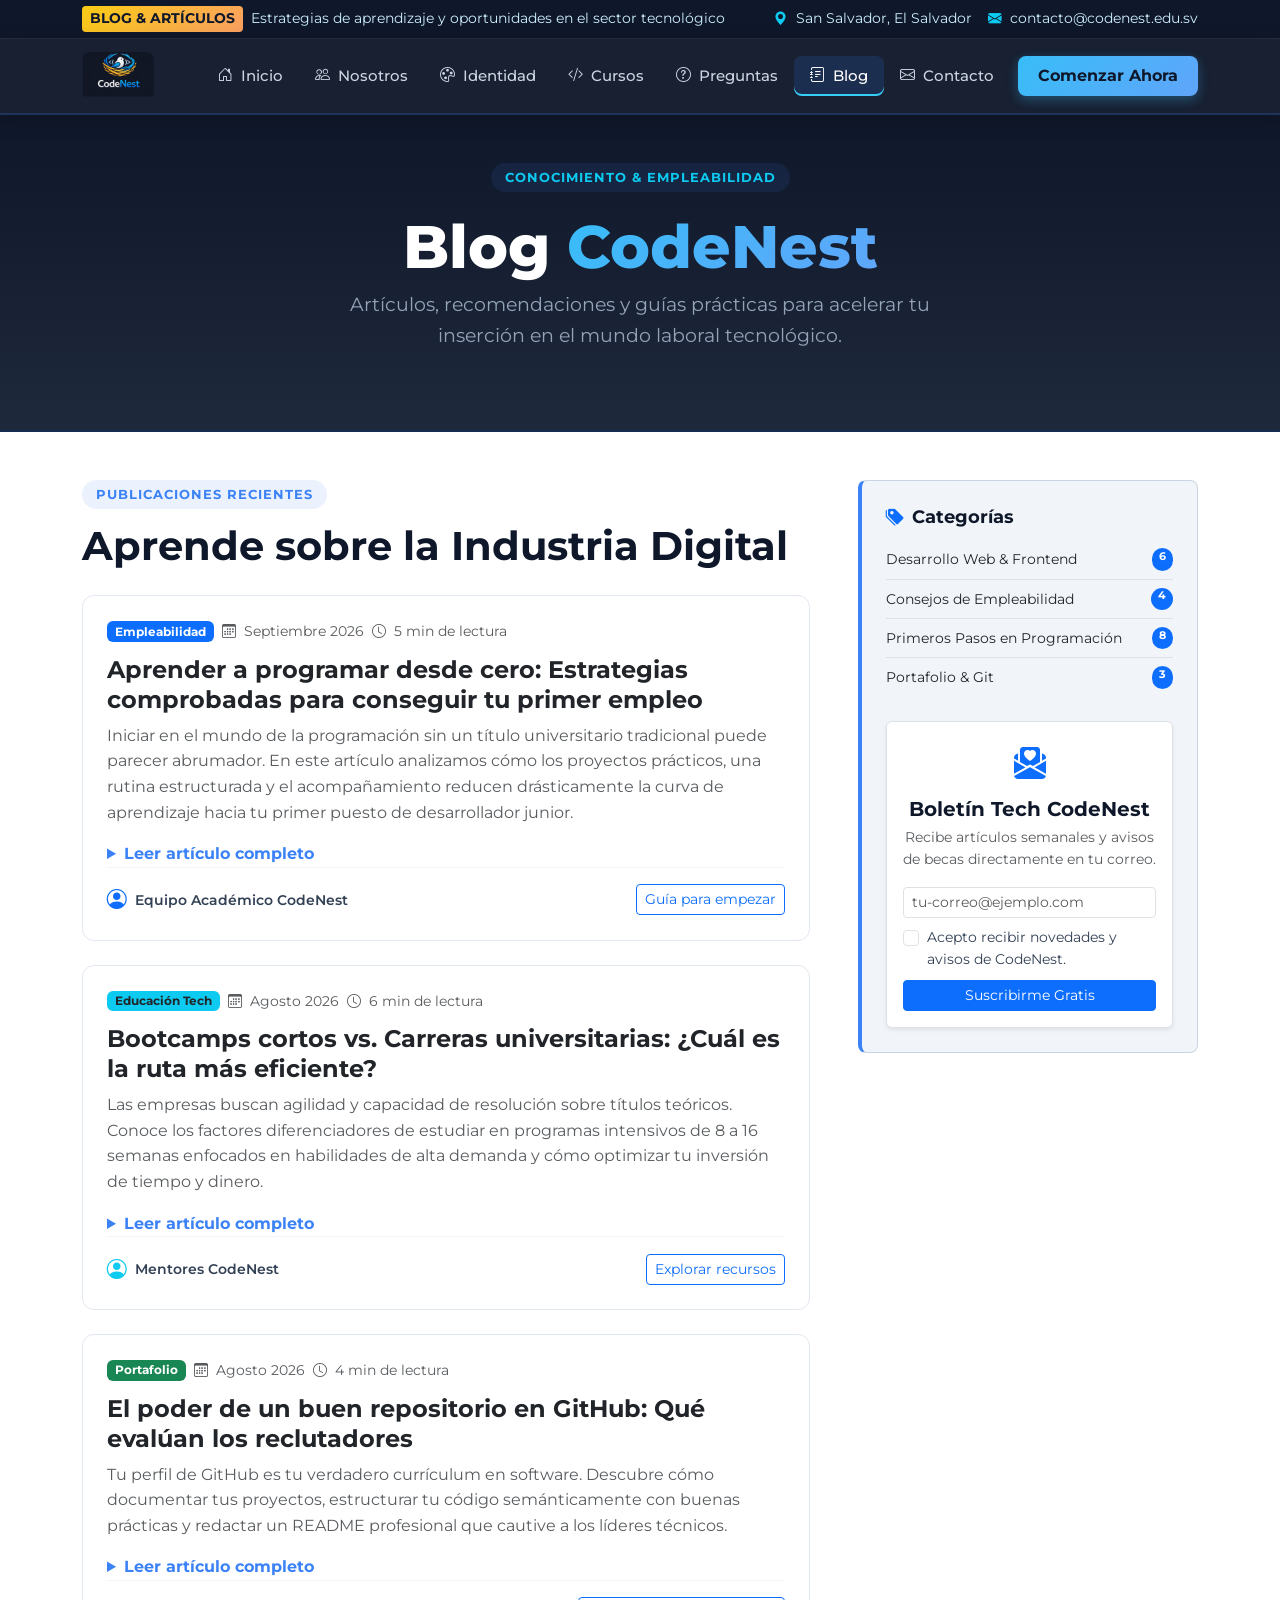
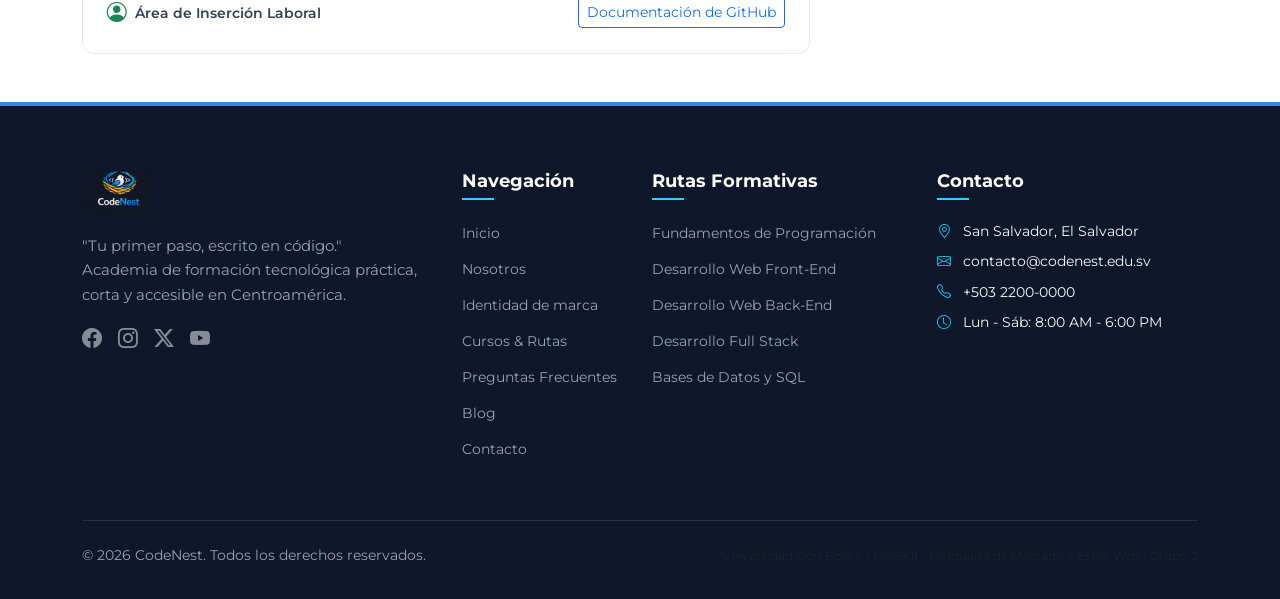
==== blog.html @ 1b67b352 "Publish CodeNest Punto 4 site Co-authored-by: Copilot App <223556219+Copilot@users.noreply.github.co" ====
<!DOCTYPE html>
<html lang="es">

<head>
  <meta charset="UTF-8">
  <meta name="viewport" content="width=device-width, initial-scale=1.0">
  <meta name="description"
    content="Blog de CodeNest con artículos, guías y consejos para aprender programación y conseguir empleo en el sector tecnológico.">
  <title>Blog & Novedades | CodeNest</title>

  <link rel="preconnect" href="https://fonts.googleapis.com">
  <link rel="preconnect" href="https://fonts.gstatic.com" crossorigin>
  <link
    href="https://fonts.googleapis.com/css2?family=Montserrat:ital,wght@0,300;0,400;0,500;0,600;0,700;0,800;1,400&display=swap"
    rel="stylesheet">

  <link href="https://cdn.jsdelivr.net/npm/bootstrap@5.3.3/dist/css/bootstrap.min.css" rel="stylesheet">

  <link rel="stylesheet" href="https://cdn.jsdelivr.net/npm/bootstrap-icons@1.11.3/font/bootstrap-icons.min.css">

  <link rel="stylesheet" href="css/style.css">
</head>

<body>

  <header class="top-notice-bar">
    <div class="container d-flex justify-content-between align-items-center flex-wrap gap-2">
      <div class="d-flex align-items-center gap-2">
        <span class="badge-highlight">BLOG & ARTÍCULOS</span>
        <span>Estrategias de aprendizaje y oportunidades en el sector tecnológico</span>
      </div>
      <div class="d-none d-md-flex align-items-center gap-3">
        <span><i class="bi bi-geo-alt-fill text-info me-1"></i> San Salvador, El Salvador</span>
        <span><i class="bi bi-envelope-fill text-info me-1"></i> contacto@codenest.edu.sv</span>
      </div>
    </div>
  </header>

  <nav class="navbar navbar-expand-xl navbar-dark main-navigation" aria-label="Navegación principal">
    <div class="container">
      <a class="navbar-brand brand-logo-container" href="index.html" aria-label="CodeNest, inicio">
        <img src="img/logo.png" alt="Logotipo de CodeNest" width="216" height="144">
      </a>
      <button class="navbar-toggler" type="button" data-bs-toggle="collapse" data-bs-target="#navbarCodeNest"
        aria-controls="navbarCodeNest" aria-expanded="false" aria-label="Abrir menú de navegación">
        <span class="navbar-toggler-icon"></span>
      </button>

      <div class="collapse navbar-collapse" id="navbarCodeNest">
        <ul class="navbar-nav ms-auto mb-2 mb-lg-0 align-items-lg-center">
          <li class="nav-item">
            <a class="nav-link" href="index.html"><i class="bi bi-house-door me-1"></i> Inicio</a>
          </li>
          <li class="nav-item">
            <a class="nav-link" href="nosotros.html"><i class="bi bi-people me-1"></i> Nosotros</a>
          </li>
          <li class="nav-item">
            <a class="nav-link" href="identidad.html"><i class="bi bi-palette me-1"></i> Identidad</a>
          </li>
          <li class="nav-item">
            <a class="nav-link" href="servicios.html"><i class="bi bi-code-slash me-1"></i> Cursos</a>
          </li>
          <li class="nav-item">
            <a class="nav-link" href="faq.html"><i class="bi bi-question-circle me-1"></i> Preguntas</a>
          </li>
          <li class="nav-item">
            <a class="nav-link active" href="blog.html" aria-current="page"><i class="bi bi-journal-text me-1"></i>
              Blog</a>
          </li>
          <li class="nav-item">
            <a class="nav-link" href="contacto.html"><i class="bi bi-envelope me-1"></i> Contacto</a>
          </li>
          <li class="nav-item ms-lg-2 mt-2 mt-lg-0">
            <a href="servicios.html" class="btn btn-nav-cta">Comenzar Ahora</a>
          </li>
        </ul>
      </div>
    </div>
  </nav>

  <main>
    <section class="py-5 text-white"
      style="background: var(--cn-gradient-dark); border-bottom: 2px solid rgba(59, 130, 246, 0.2);">
      <div class="container text-center">
        <span class="section-tag bg-opacity-25 text-info">CONOCIMIENTO & EMPLEABILIDAD</span>
        <h1 class="hero-title my-2">Blog <span class="hero-highlight">CodeNest</span></h1>
        <p class="hero-subtitle mx-auto">Artículos, recomendaciones y guías prácticas para acelerar tu inserción en el
          mundo laboral tecnológico.</p>
      </div>
    </section>

    <section class="py-5 bg-white" aria-label="Contenido del blog">
      <div class="container">
        <div class="row g-5">
          <div class="col-lg-8">
            <header class="section-header mb-4">
              <span class="section-tag">Publicaciones Recientes</span>
              <h2 class="section-title">Aprende sobre la Industria Digital</h2>
            </header>

            <div class="d-flex flex-column gap-4">
              <article class="semantic-card p-4">
                <div class="d-flex align-items-center gap-2 mb-2">
                  <span class="badge bg-primary">Empleabilidad</span>
                  <small class="text-muted"><i class="bi bi-calendar3 me-1"></i> Septiembre 2026</small>
                  <small class="text-muted"><i class="bi bi-clock me-1"></i> 5 min de lectura</small>
                </div>
                <h3 class="fs-4 fw-bold text-dark mt-1">Aprender a programar desde cero: Estrategias comprobadas para
                  conseguir tu primer empleo</h3>
                <p class="text-muted">
                  Iniciar en el mundo de la programación sin un título universitario tradicional puede parecer
                  abrumador. En este artículo analizamos cómo los proyectos prácticos, una rutina estructurada y el
                  acompañamiento reducen drásticamente la curva de aprendizaje hacia tu primer puesto de desarrollador
                  junior.
                </p>
                <details class="blog-article-details">
                  <summary>Leer artículo completo</summary>
                  <p>Empieza por los fundamentos: variables, condicionales, ciclos y funciones. Practica cada concepto con ejercicios pequeños antes de combinarlo en un proyecto.</p>
                  <p>Organiza una rutina sostenible, construye proyectos que resuelvan problemas concretos y guarda el código con explicaciones claras. Un portafolio bien documentado ayuda a mostrar lo que sabes hacer.</p>
                  <p>Busca retroalimentación y comparte tu proceso con otras personas. La práctica constante, la colaboración y una ruta de aprendizaje clara convierten los primeros pasos en progreso demostrable.</p>
                </details>
                <footer class="semantic-card-footer d-flex justify-content-between align-items-center">
                  <div class="d-flex align-items-center gap-2">
                    <i class="bi bi-person-circle fs-5 text-primary"></i>
                    <span class="small fw-semibold">Equipo Académico CodeNest</span>
                  </div>
                  <a href="https://developer.mozilla.org/es/docs/Learn/Getting_started_with_the_web" class="btn btn-sm btn-outline-primary" target="_blank" rel="noopener noreferrer">Guía para empezar</a>
                </footer>
              </article>

              <article class="semantic-card p-4">
                <div class="d-flex align-items-center gap-2 mb-2">
                  <span class="badge bg-info text-dark">Educación Tech</span>
                  <small class="text-muted"><i class="bi bi-calendar3 me-1"></i> Agosto 2026</small>
                  <small class="text-muted"><i class="bi bi-clock me-1"></i> 6 min de lectura</small>
                </div>
                <h3 class="fs-4 fw-bold text-dark mt-1">Bootcamps cortos vs. Carreras universitarias: ¿Cuál es la ruta
                  más eficiente?</h3>
                <p class="text-muted">
                  Las empresas buscan agilidad y capacidad de resolución sobre títulos teóricos. Conoce los factores
                  diferenciadores de estudiar en programas intensivos de 8 a 16 semanas enfocados en habilidades de alta
                  demanda y cómo optimizar tu inversión de tiempo y dinero.
                </p>
                <details class="blog-article-details">
                  <summary>Leer artículo completo</summary>
                  <p>Un bootcamp concentra una ruta de aprendizaje en habilidades concretas y práctica frecuente. Puede ser una opción para quien busca avanzar en menos tiempo, pero exige dedicación y aprendizaje continuo.</p>
                  <p>Una carrera universitaria ofrece una formación amplia y estructurada. La decisión depende de tus objetivos, recursos, disponibilidad y del tipo de trabajo que quieras realizar.</p>
                  <p>Antes de elegir, revisa el temario, el acompañamiento, los proyectos, los requisitos y los resultados que el programa puede respaldar. Ninguna ruta garantiza empleo por sí sola.</p>
                </details>
                <footer class="semantic-card-footer d-flex justify-content-between align-items-center">
                  <div class="d-flex align-items-center gap-2">
                    <i class="bi bi-person-circle fs-5 text-info"></i>
                    <span class="small fw-semibold">Mentores CodeNest</span>
                  </div>
                  <a href="https://www.linkedin.com/business/learning/blog" class="btn btn-sm btn-outline-primary" target="_blank" rel="noopener noreferrer">Explorar recursos</a>
                </footer>
              </article>

              <article class="semantic-card p-4">
                <div class="d-flex align-items-center gap-2 mb-2">
                  <span class="badge bg-success">Portafolio</span>
                  <small class="text-muted"><i class="bi bi-calendar3 me-1"></i> Agosto 2026</small>
                  <small class="text-muted"><i class="bi bi-clock me-1"></i> 4 min de lectura</small>
                </div>
                <h3 class="fs-4 fw-bold text-dark mt-1">El poder de un buen repositorio en GitHub: Qué evalúan los
                  reclutadores</h3>
                <p class="text-muted">
                  Tu perfil de GitHub es tu verdadero currículum en software. Descubre cómo documentar tus proyectos,
                  estructurar tu código semánticamente con buenas prácticas y redactar un README profesional que cautive
                  a los líderes técnicos.
                </p>
                <details class="blog-article-details">
                  <summary>Leer artículo completo</summary>
                  <p>Selecciona proyectos que expliquen qué problema resuelven y qué decisiones tomaste. Un README claro debe incluir una descripción, las tecnologías, instrucciones para ejecutarlo y capturas cuando ayuden a entenderlo.</p>
                  <p>Mantén los repositorios organizados, utiliza nombres comprensibles y evita subir credenciales o datos privados. Los commits deben ayudar a seguir el avance del trabajo.</p>
                  <p>La calidad del portafolio depende de la claridad y el cuidado de los proyectos, no de la cantidad de repositorios.</p>
                </details>
                <footer class="semantic-card-footer d-flex justify-content-between align-items-center">
                  <div class="d-flex align-items-center gap-2">
                    <i class="bi bi-person-circle fs-5 text-success"></i>
                    <span class="small fw-semibold">Área de Inserción Laboral</span>
                  </div>
                  <a href="https://docs.github.com/es/repositories" class="btn btn-sm btn-outline-primary" target="_blank" rel="noopener noreferrer">Documentación de GitHub</a>
                </footer>
              </article>
            </div>
          </div>

          <div class="col-lg-4">
            <aside class="semantic-aside mt-0" aria-label="Categorías y destacados del blog">
              <h4 class="aside-title"><i class="bi bi-tags-fill text-primary"></i> Categorías</h4>
              <ul class="list-group list-group-flush mb-4 small bg-transparent">
                <li class="list-group-item bg-transparent d-flex justify-content-between px-0">
                  <span>Desarrollo Web & Frontend</span> <span class="badge bg-primary rounded-pill">6</span>
                </li>
                <li class="list-group-item bg-transparent d-flex justify-content-between px-0">
                  <span>Consejos de Empleabilidad</span> <span class="badge bg-primary rounded-pill">4</span>
                </li>
                <li class="list-group-item bg-transparent d-flex justify-content-between px-0">
                  <span>Primeros Pasos en Programación</span> <span class="badge bg-primary rounded-pill">8</span>
                </li>
                <li class="list-group-item bg-transparent d-flex justify-content-between px-0">
                  <span>Portafolio & Git</span> <span class="badge bg-primary rounded-pill">3</span>
                </li>
              </ul>

              <div class="p-3 bg-white rounded border shadow-sm text-center">
                <i class="bi bi-envelope-paper-heart-fill text-primary fs-2"></i>
                <h5 class="fw-bold mt-2 mb-1">Boletín Tech CodeNest</h5>
                <p class="small text-muted mb-3">Recibe artículos semanales y avisos de becas directamente en tu correo.
                </p>
                <form id="newsletterForm" data-form-status="newsletterStatus" action="https://formspree.io/f/xdeajylq" method="POST">
                  <input type="hidden" name="_subject" value="Suscripción al boletín CodeNest">
                  <div class="visually-hidden" aria-hidden="true">
                    <label for="newsletterCompany">Deja este campo vacío</label>
                    <input id="newsletterCompany" name="_gotcha" type="text" tabindex="-1" autocomplete="off">
                  </div>
                  <div class="mb-2">
                    <label class="visually-hidden" for="newsletterEmail">Correo electrónico</label>
                    <input id="newsletterEmail" name="email" type="email" class="form-control form-control-sm"
                      placeholder="tu-correo@ejemplo.com" maxlength="254" autocomplete="email" required data-validate>
                    <div class="invalid-feedback text-start">Introduce un correo electrónico válido.</div>
                  </div>
                  <div class="form-check text-start mb-2">
                    <input class="form-check-input" type="checkbox" id="newsletterConsent" name="consentimiento"
                      value="acepto" required data-validate>
                    <label class="form-check-label small" for="newsletterConsent">Acepto recibir novedades y avisos de CodeNest.</label>
                    <div class="invalid-feedback">Debes aceptar para suscribirte.</div>
                  </div>
                  <button type="submit" class="btn btn-sm btn-primary w-100">Suscribirme Gratis</button>
                </form>
                <div id="newsletterStatus" class="alert form-status d-none mt-2 text-start" role="status" aria-live="polite" tabindex="-1"></div>
              </div>
            </aside>
          </div>
        </div>
      </div>
    </section>
  </main>

  <footer class="main-footer" aria-label="Pie de página institucional">
    <div class="container">
      <div class="row g-4">
        <div class="col-lg-4 col-md-6">
          <a href="index.html" class="brand-logo-container mb-3" aria-label="CodeNest, inicio">
            <img src="img/logo.png" alt="Logotipo de CodeNest" width="216" height="144">
          </a>
          <p class="footer-brand-desc">
            "Tu primer paso, escrito en código."<br>
            Academia de formación tecnológica práctica, corta y accesible en Centroamérica.
          </p>
          <div class="d-flex gap-3 fs-5 mt-3">
            <a href="https://facebook.com" class="text-white-50" aria-label="Facebook CodeNest" target="_blank"
              rel="noopener"><i class="bi bi-facebook"></i></a>
            <a href="https://instagram.com" class="text-white-50" aria-label="Instagram CodeNest" target="_blank"
              rel="noopener"><i class="bi bi-instagram"></i></a>
            <a href="https://x.com" class="text-white-50" aria-label="X (Twitter) CodeNest" target="_blank"
              rel="noopener"><i class="bi bi-twitter-x"></i></a>
            <a href="https://youtube.com" class="text-white-50" aria-label="YouTube CodeNest" target="_blank"
              rel="noopener"><i class="bi bi-youtube"></i></a>
          </div>
        </div>
        <div class="col-lg-2 col-md-6">
          <h5 class="footer-heading">Navegación</h5>
          <ul class="footer-links">
            <li><a href="index.html">Inicio</a></li>
            <li><a href="nosotros.html">Nosotros</a></li>
            <li><a href="identidad.html">Identidad de marca</a></li>
            <li><a href="servicios.html">Cursos & Rutas</a></li>
            <li><a href="faq.html">Preguntas Frecuentes</a></li>
            <li><a href="blog.html">Blog</a></li>
            <li><a href="contacto.html">Contacto</a></li>
          </ul>
        </div>
        <div class="col-lg-3 col-md-6">
          <h5 class="footer-heading">Rutas Formativas</h5>
          <ul class="footer-links">
            <li><a href="servicios.html">Fundamentos de Programación</a></li>
            <li><a href="servicios.html">Desarrollo Web Front-End</a></li>
            <li><a href="servicios.html">Desarrollo Web Back-End</a></li>
            <li><a href="servicios.html">Desarrollo Full Stack</a></li>
            <li><a href="servicios.html">Bases de Datos y SQL</a></li>
          </ul>
        </div>
        <div class="col-lg-3 col-md-6">
          <h5 class="footer-heading">Contacto</h5>
          <ul class="footer-links text-light small">
            <li class="mb-2"><i class="bi bi-geo-alt text-info me-2"></i> San Salvador, El Salvador</li>
            <li class="mb-2"><i class="bi bi-envelope text-info me-2"></i> contacto@codenest.edu.sv</li>
            <li class="mb-2"><i class="bi bi-telephone text-info me-2"></i> +503 2200-0000</li>
            <li class="mb-2"><i class="bi bi-clock text-info me-2"></i> Lun - Sáb: 8:00 AM - 6:00 PM</li>
          </ul>
        </div>
      </div>
      <div class="footer-bottom d-flex flex-wrap justify-content-between align-items-center gap-2">
        <p class="mb-0">&copy; <span id="current-year">2026</span> CodeNest. Todos los derechos reservados.</p>
        <p class="mb-0 text-muted small">
          Universidad Don Bosco | LME901 - Lenguajes de Marcado y Estilo Web | Grupo 2
        </p>
      </div>
    </div>
  </footer>

  <script src="https://cdn.jsdelivr.net/npm/bootstrap@5.3.3/dist/js/bootstrap.bundle.min.js"></script>
  <script src="js/main.js"></script>
</body>

</html>
---- css/style.css ----
/* Variables Globales e Identidad Institucional */
:root {
  /* Paleta Corporativa no-oficial */
  --cn-dark-blue: #0F172A;
  --cn-white: #FFFFFF;
  --cn-soft-black: #000000;
  --cn-blue-primary: #3B82F6;
  --cn-blue-cyan: #37CEF8;
  --cn-cyan-light: #CCEEFD;
  --cn-cyan-pale: #B3E6FC;
  --cn-yellow-gold: #FACC15;
  --cn-orange-warm: #FBA061;
  --cn-blue-nest-top: #38BDF8;
  --cn-blue-nest-bottom: #60A5FA;

  /* Gradientes no-oficial */
  --cn-gradient-nest: linear-gradient(135deg, #38BDF8 0%, #60A5FA 100%);
  --cn-gradient-accent: linear-gradient(135deg, #FACC15 0%, #FBA061 100%);
  --cn-gradient-dark: linear-gradient(180deg, #0F172A 0%, #1E293B 100%);

  /* Tipografía */
  --cn-font-family: 'Montserrat', -apple-system, BlinkMacSystemFont, "Segoe UI", Roboto, sans-serif;

  /* Espaciados y Sombras */
  --cn-radius-sm: 8px;
  --cn-radius-md: 12px;
  --cn-radius-lg: 16px;
  --cn-shadow: 0 10px 25px -5px rgba(15, 23, 42, 0.1), 0 8px 10px -6px rgba(15, 23, 42, 0.1);
  --cn-shadow-glow: 0 0 20px rgba(59, 130, 246, 0.25);
}

* {
  box-sizing: border-box;
}

body {
  font-family: var(--cn-font-family);
  color: #334155;
  background-color: #F8FAFC;
  line-height: 1.6;
  margin: 0;
  padding: 0;
  display: flex;
  flex-direction: column;
  min-height: 100vh;
}

html {
  scroll-behavior: smooth;
  scroll-padding-top: 1rem;
}

h1,
h2,
h3,
h4,
h5,
h6 {
  font-family: var(--cn-font-family);
  font-weight: 700;
  color: var(--cn-dark-blue);
  line-height: 1.25;
}

a {
  text-decoration: none;
  transition: all 0.25s ease-in-out;
}

img {
  max-width: 100%;
  height: auto;
}

/* Estructura Semántica: Header Institucional y Barra Superior */
.top-notice-bar {
  background: var(--cn-dark-blue);
  color: var(--cn-cyan-light);
  font-size: 0.85rem;
  padding: 6px 0;
  border-bottom: 1px solid rgba(255, 255, 255, 0.1);
}

.top-notice-bar .badge-highlight {
  background: var(--cn-gradient-accent);
  color: var(--cn-dark-blue);
  font-weight: 700;
  padding: 2px 8px;
  border-radius: 4px;
}

/* (<nav>) */
.main-navigation {
  background: rgba(15, 23, 42, 0.96);
  backdrop-filter: blur(10px);
  position: sticky;
  top: 0;
  z-index: 1030;
  box-shadow: 0 4px 20px rgba(0, 0, 0, 0.2);
  border-bottom: 2px solid rgba(59, 130, 246, 0.2);
}

.brand-logo-container {
  display: flex;
  align-items: center;
  gap: 12px;
}

.brand-logo-container img {
  height: 48px;
  width: auto;
  border-radius: 8px;
  object-fit: contain;
}

.brand-title {
  color: var(--cn-white);
  font-size: 1.35rem;
  font-weight: 700;
  letter-spacing: -0.5px;
}

.brand-title .nest-gradient {
  background: var(--cn-gradient-nest);
  -webkit-background-clip: text;
  -webkit-text-fill-color: transparent;
}

.nav-link {
  color: #CBD5E1 !important;
  font-weight: 500;
  font-size: 0.95rem;
  padding: 8px 16px !important;
  border-radius: var(--cn-radius-sm);
  transition: all 0.2s ease;
}

.nav-link:hover,
.nav-link.active {
  color: var(--cn-white) !important;
  background: rgba(59, 130, 246, 0.15);
  box-shadow: inset 0 -2px 0 var(--cn-blue-cyan);
}

.btn-nav-cta {
  background: var(--cn-gradient-nest);
  color: var(--cn-dark-blue);
  font-weight: 700;
  border: none;
  padding: 8px 20px;
  border-radius: var(--cn-radius-sm);
  box-shadow: 0 4px 12px rgba(56, 189, 248, 0.3);
}

.btn-nav-cta:hover {
  background: linear-gradient(135deg, #60A5FA 0%, #38BDF8 100%);
  color: var(--cn-dark-blue);
  transform: translateY(-1px);
}

/* (<main>) */
main {
  flex: 1;
}

/* (<section>) */
.section-header {
  margin-bottom: 2.5rem;
  position: relative;
}

.section-tag {
  display: inline-block;
  color: var(--cn-blue-primary);
  background: rgba(59, 130, 246, 0.1);
  padding: 4px 14px;
  border-radius: 20px;
  font-size: 0.825rem;
  font-weight: 700;
  text-transform: uppercase;
  letter-spacing: 1px;
  margin-bottom: 0.75rem;
}

.section-title {
  font-size: clamp(1.75rem, 4vw, 2.5rem);
  margin-bottom: 0.75rem;
}

.section-subtitle {
  color: #64748B;
  font-size: 1.1rem;
  max-width: 650px;
}

/* Secciones de Portada / Hero */
.hero-section {
  background: var(--cn-gradient-dark);
  color: var(--cn-white);
  padding: 5rem 0 4rem;
  position: relative;
  overflow: hidden;
  border-bottom: 1px solid rgba(59, 130, 246, 0.2);
}

.hero-section::before {
  content: '';
  position: absolute;
  top: -20%;
  right: -10%;
  width: 500px;
  height: 500px;
  background: radial-gradient(circle, rgba(59, 130, 246, 0.15) 0%, rgba(15, 23, 42, 0) 70%);
  border-radius: 50%;
  pointer-events: none;
}

.hero-title {
  color: var(--cn-white);
  font-size: clamp(2.2rem, 5vw, 3.75rem);
  font-weight: 800;
  line-height: 1.15;
  margin-bottom: 1.25rem;
  overflow-wrap: anywhere;
}

.hero-highlight {
  background: var(--cn-gradient-nest);
  -webkit-background-clip: text;
  -webkit-text-fill-color: transparent;
}

.hero-subtitle {
  color: #94A3B8;
  font-size: 1.2rem;
  margin-bottom: 2rem;
  max-width: 580px;
}

/* (<article>) */
.semantic-card {
  background: var(--cn-white);
  border-radius: var(--cn-radius-md);
  border: 1px solid #E2E8F0;
  padding: 1.75rem;
  transition: all 0.3s ease;
  height: 100%;
  display: flex;
  flex-direction: column;
  position: relative;
}

.semantic-card:hover {
  transform: translateY(-4px);
  border-color: var(--cn-blue-primary);
  box-shadow: var(--cn-shadow);
}

.card-icon-badge {
  width: 50px;
  height: 50px;
  border-radius: var(--cn-radius-sm);
  background: rgba(59, 130, 246, 0.1);
  color: var(--cn-blue-primary);
  display: flex;
  align-items: center;
  justify-content: center;
  font-size: 1.5rem;
  margin-bottom: 1.25rem;
}

.semantic-card-footer {
  margin-top: auto;
  padding-top: 1rem;
  border-top: 1px solid #F1F5F9;
}

/* (<aside>) */
.semantic-aside {
  background: #F1F5F9;
  border: 1px solid #CBD5E1;
  border-left: 4px solid var(--cn-blue-primary);
  border-radius: var(--cn-radius-sm);
  padding: 1.5rem;
  margin-top: 1.5rem;
}

.aside-title {
  font-size: 1.15rem;
  font-weight: 700;
  color: var(--cn-dark-blue);
  margin-bottom: 0.75rem;
  display: flex;
  align-items: center;
  gap: 8px;
}

/* (<footer>) */
.main-footer {
  background: var(--cn-dark-blue);
  color: #94A3B8;
  padding: 4rem 0 2rem;
  margin-top: auto;
  border-top: 4px solid var(--cn-blue-primary);
}

.footer-brand-desc {
  font-size: 0.95rem;
  line-height: 1.6;
  margin-top: 1rem;
  color: #94A3B8;
}

.footer-heading {
  color: var(--cn-white);
  font-size: 1.1rem;
  font-weight: 700;
  margin-bottom: 1.25rem;
  position: relative;
  padding-bottom: 8px;
}

.footer-heading::after {
  content: '';
  position: absolute;
  bottom: 0;
  left: 0;
  width: 32px;
  height: 2px;
  background: var(--cn-blue-cyan);
}

.footer-links {
  list-style: none;
  padding: 0;
  margin: 0;
}

.footer-links li {
  margin-bottom: 0.65rem;
}

.footer-links a {
  color: #94A3B8;
  font-size: 0.9rem;
}

.footer-links a:hover {
  color: var(--cn-cyan-light);
  padding-left: 4px;
}

.footer-bottom {
  margin-top: 3rem;
  padding-top: 1.5rem;
  border-top: 1px solid rgba(255, 255, 255, 0.1);
  font-size: 0.85rem;
}

/* Badges y botones complementarios */
.badge-code {
  background: #0F172A;
  color: #38BDF8;
  font-family: monospace;
  padding: 4px 8px;
  border-radius: 4px;
  font-size: 0.8rem;
}

.btn-brand-primary {
  background: var(--cn-blue-primary);
  color: var(--cn-white);
  border: none;
  padding: 10px 24px;
  font-weight: 600;
  border-radius: var(--cn-radius-sm);
  transition: all 0.25s ease;
}

.btn-brand-primary:hover {
  background: #2563EB;
  color: var(--cn-white);
  box-shadow: var(--cn-shadow-glow);
}

.btn-brand-outline {
  background: transparent;
  color: var(--cn-white);
  border: 2px solid rgba(255, 255, 255, 0.3);
  padding: 9px 22px;
  font-weight: 600;
  border-radius: var(--cn-radius-sm);
  transition: all 0.25s ease;
}

.btn-brand-outline:hover {
  border-color: var(--cn-white);
  background: rgba(255, 255, 255, 0.1);
  color: var(--cn-white);
}

.brand-logo-image {
  display: block;
  width: min(100%, 24rem);
  margin-inline: auto;
  height: auto;
}

.identity-swatch {
  display: inline-block;
  width: 2rem;
  height: 2rem;
  flex: 0 0 2rem;
  border: 1px solid rgba(15, 23, 42, 0.18);
  border-radius: 0.4rem;
  vertical-align: middle;
}

.identity-variant {
  display: flex;
  height: 100%;
  min-height: 15rem;
  align-items: center;
  justify-content: center;
  padding: 1.5rem;
  border: 1px solid #e2e8f0;
  border-radius: var(--cn-radius-md);
  background: #f8fafc;
}

.identity-variant img {
  max-height: 15rem;
  width: 100%;
  object-fit: contain;
}

.form-status {
  border-radius: var(--cn-radius-sm);
}

.form-status.alert-success {
  color: #14532d;
}

.form-status.alert-danger {
  color: #7f1d1d;
}

.blog-article-details summary {
  color: var(--cn-blue-primary);
  cursor: pointer;
  font-weight: 700;
}

.blog-article-details[open] summary {
  margin-bottom: 0.75rem;
}

:focus-visible {
  outline: 3px solid var(--cn-blue-primary);
  outline-offset: 3px;
}

@media (max-width: 1199.98px) {
  .main-navigation .navbar-nav {
    align-items: stretch !important;
    padding-top: 0.5rem;
  }

  .main-navigation .nav-link {
    padding-inline: 0.75rem !important;
  }

  .main-navigation .btn-nav-cta {
    display: inline-block;
    text-align: center;
  }

  .semantic-card:hover {
    transform: none;
  }
}

@media (max-width: 767.98px) {
  .top-notice-bar {
    font-size: 0.75rem;
    line-height: 1.4;
  }

  .hero-section {
    padding: 3.25rem 0;
  }

  .hero-subtitle {
    font-size: 1rem;
  }

  .section-title {
    overflow-wrap: anywhere;
  }

  .semantic-card {
    padding: 1.35rem;
  }

  .main-footer {
    padding-top: 3rem;
  }

  .footer-bottom {
    align-items: flex-start !important;
  }
}

@media (max-width: 575.98px) {
  .top-notice-bar .container > div:first-child {
    align-items: flex-start !important;
  }

  .top-notice-bar .badge-highlight {
    flex: 0 0 auto;
  }

  .hero-section .btn {
    width: 100%;
  }

  .table-responsive {
    font-size: 0.9rem;
  }

  .identity-variant {
    min-height: 11rem;
  }

  .identity-variant img {
    max-height: 11rem;
  }
}

@media (prefers-reduced-motion: reduce) {
  html {
    scroll-behavior: auto;
  }

  *,
  *::before,
  *::after {
    scroll-behavior: auto !important;
    animation-duration: 0.01ms !important;
    animation-iteration-count: 1 !important;
    transition-duration: 0.01ms !important;
  }
}
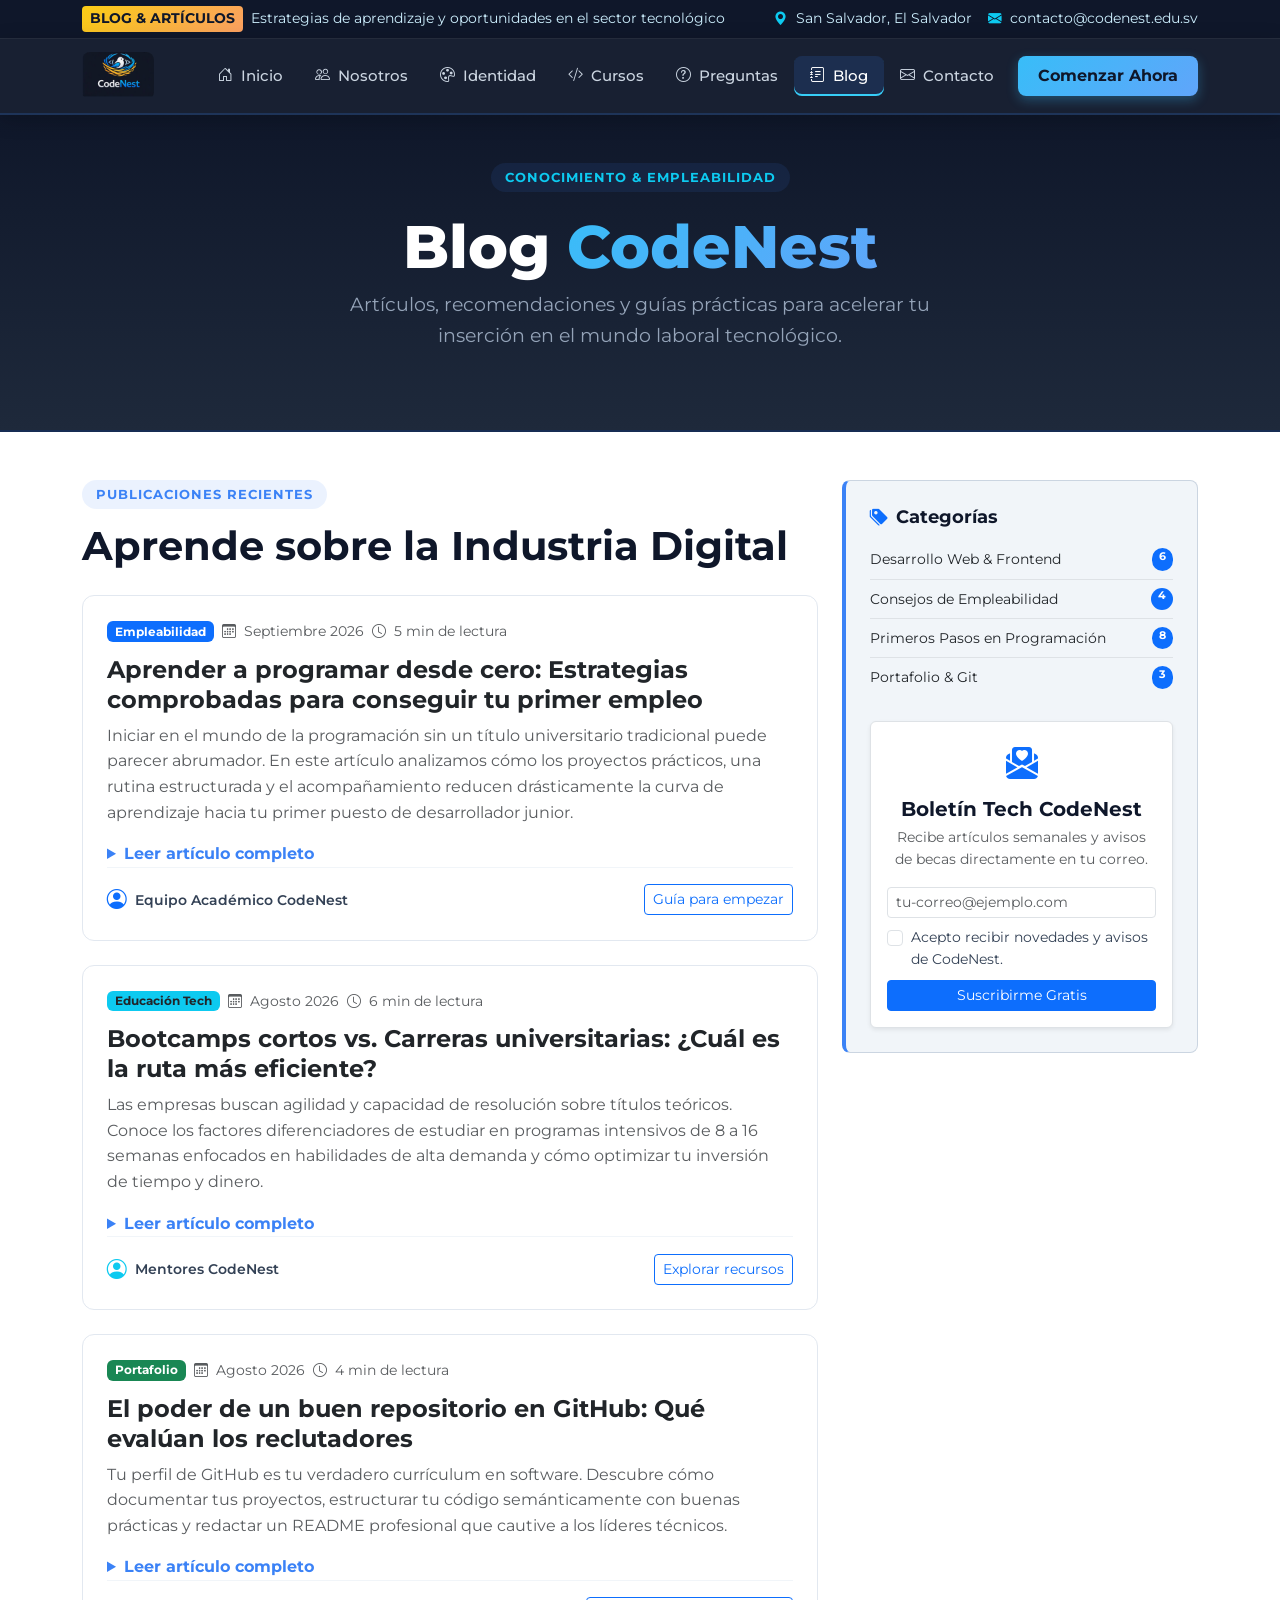
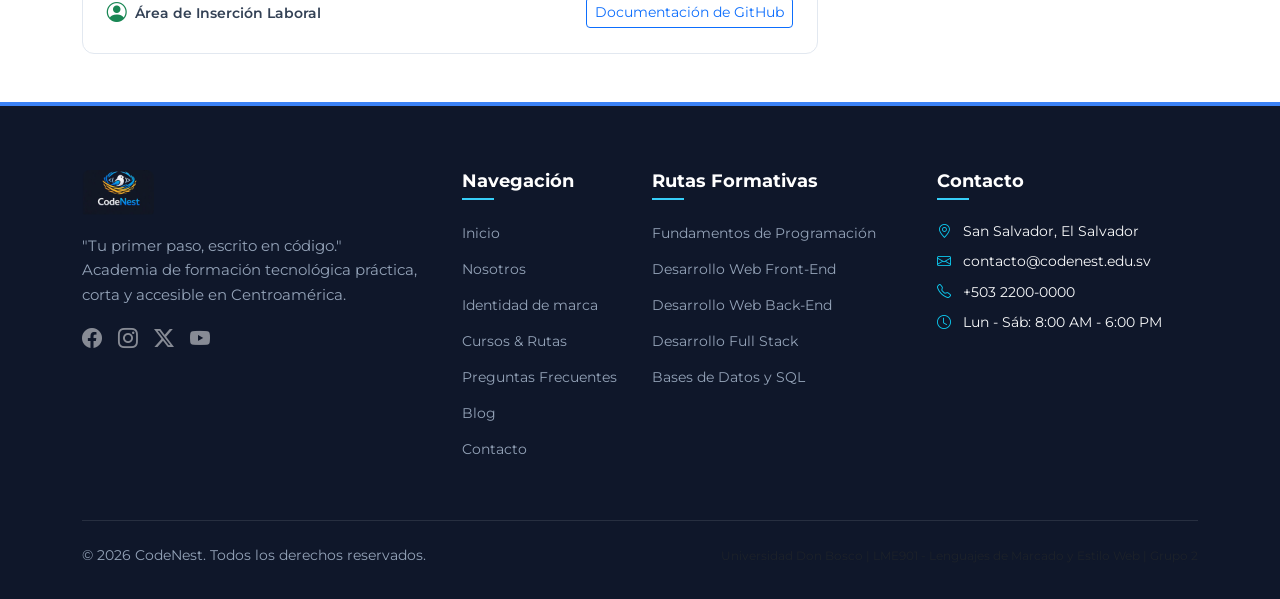
==== commit 47032afa: "Fix mobile content overflow across pages Co-authored-by: Copilot App <223556219+Copilot@users.norepl" ====
--- a/blog.html
+++ b/blog.html
@@ -91,7 +91,7 @@
 
     <section class="py-5 bg-white" aria-label="Contenido del blog">
       <div class="container">
-        <div class="row g-5">
+        <div class="row g-4">
           <div class="col-lg-8">
             <header class="section-header mb-4">
               <span class="section-tag">Publicaciones Recientes</span>
